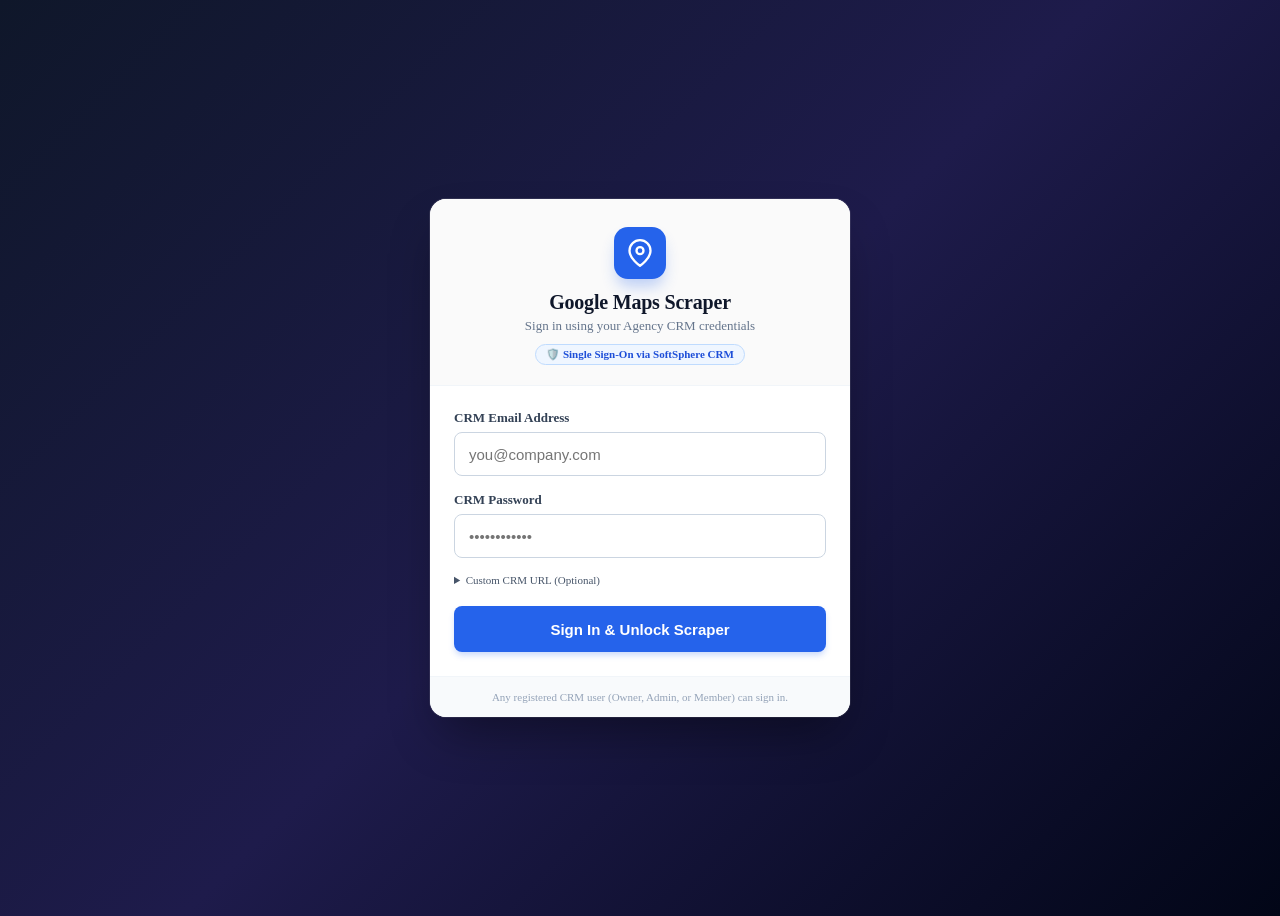
==== gmaps-src/web/static/templates/login.html @ 1b00d5c7 "feat(auth): protect scraper routes with CRM login authentication, mobile responsive login page, and " ====
<!DOCTYPE html>
<html lang="en">
<head>
    <meta charset="UTF-8">
    <meta name="viewport" content="width=device-width, initial-scale=1.0, maximum-scale=5.0">
    <title>Sign In - Google Maps Scraper</title>
    <link rel="stylesheet" href="/static/css/main.css">
    <style>
        body {
            min-height: 100vh;
            min-height: 100dvh;
            display: flex;
            align-items: center;
            justify-content: center;
            background: linear-gradient(135deg, #0f172a 0%, #1e1b4b 50%, #020617 100%);
            padding: 16px;
            box-sizing: border-box;
            color: #0f172a;
        }

        .login-card {
            width: 100%;
            max-width: 420px;
            background: #ffffff;
            border-radius: 16px;
            box-shadow: 0 25px 50px -12px rgba(0, 0, 0, 0.4), 0 0 0 1px rgba(255, 255, 255, 0.1);
            overflow: hidden;
            display: flex;
            flex-direction: column;
        }

        .login-header {
            padding: 28px 24px 20px;
            text-align: center;
            border-bottom: 1px solid #f1f5f9;
            background: #fafafa;
        }

        .login-logo {
            width: 52px;
            height: 52px;
            margin: 0 auto 12px;
            background: #2563eb;
            color: #ffffff;
            border-radius: 14px;
            display: flex;
            align-items: center;
            justify-content: center;
            box-shadow: 0 10px 15px -3px rgba(37, 99, 235, 0.3);
        }

        .login-header h1 {
            font-size: 1.25rem;
            font-weight: 700;
            color: #0f172a;
            margin: 0 0 4px;
            letter-spacing: -0.01em;
        }

        .login-header p {
            font-size: 0.8125rem;
            color: #64748b;
            margin: 0;
        }

        .badge-crm {
            display: inline-flex;
            align-items: center;
            gap: 5px;
            margin-top: 10px;
            padding: 3px 10px;
            border-radius: 9999px;
            font-size: 11px;
            font-weight: 600;
            background: #eff6ff;
            color: #1d4ed8;
            border: 1px solid #bfdbfe;
        }

        .login-body {
            padding: 24px;
        }

        .login-error {
            display: none;
            background-color: #fef2f2;
            border: 1px solid #fecaca;
            color: #991b1b;
            padding: 10px 12px;
            border-radius: 8px;
            font-size: 0.8125rem;
            margin-bottom: 16px;
            line-height: 1.4;
        }

        .login-form-group {
            margin-bottom: 16px;
        }

        .login-form-group label {
            display: block;
            margin-bottom: 6px;
            font-size: 0.8125rem;
            font-weight: 600;
            color: #334155;
        }

        .login-input {
            width: 100%;
            height: 44px;
            padding: 10px 14px;
            font-size: 15px;
            border: 1.5px solid #cbd5e1;
            border-radius: 8px;
            outline: none;
            box-sizing: border-box;
            background: #ffffff;
            color: #0f172a;
            transition: all 0.2s;
        }

        .login-input:focus {
            border-color: #2563eb;
            box-shadow: 0 0 0 3px rgba(37, 99, 235, 0.15);
        }

        .login-btn {
            width: 100%;
            height: 46px;
            min-height: 46px;
            background: #2563eb;
            color: #ffffff;
            border: none;
            border-radius: 8px;
            font-size: 0.9375rem;
            font-weight: 600;
            cursor: pointer;
            transition: background 0.15s, transform 0.05s;
            display: flex;
            align-items: center;
            justify-content: center;
            gap: 8px;
            box-shadow: 0 4px 6px -1px rgba(37, 99, 235, 0.25);
            touch-action: manipulation;
        }

        .login-btn:hover {
            background: #1d4ed8;
        }

        .login-btn:active {
            transform: translateY(1px);
        }

        .login-btn:disabled {
            opacity: 0.65;
            cursor: not-allowed;
        }

        .advanced-toggle {
            margin-top: 14px;
            font-size: 11px;
            color: #64748b;
        }

        .advanced-toggle summary {
            cursor: pointer;
            user-select: none;
            font-weight: 500;
            color: #475569;
        }

        .advanced-toggle summary:hover {
            color: #2563eb;
        }

        .login-footer {
            padding: 14px 24px;
            background: #f8fafc;
            border-top: 1px solid #f1f5f9;
            text-align: center;
            font-size: 11px;
            color: #94a3b8;
        }

        .btn-spinner {
            display: none;
            width: 18px;
            height: 18px;
            border: 2px solid rgba(255, 255, 255, 0.3);
            border-top-color: #ffffff;
            border-radius: 50%;
            animation: spin 0.7s linear infinite;
        }

        @keyframes spin {
            to { transform: rotate(360deg); }
        }

        @media (max-width: 480px) {
            .login-card {
                border-radius: 12px;
            }
            .login-header {
                padding: 22px 18px 16px;
            }
            .login-body {
                padding: 18px;
            }
            .login-input {
                font-size: 16px !important; /* Prevents iOS auto-zoom */
                height: 46px;
            }
            .login-btn {
                height: 48px;
                font-size: 1rem;
            }
        }
    </style>
</head>
<body>
    <div class="login-card">
        <div class="login-header">
            <div class="login-logo">
                <svg viewBox="0 0 24 24" width="28" height="28" fill="none" stroke="currentColor" stroke-width="2" stroke-linecap="round" stroke-linejoin="round">
                    <path d="M21 10c0 7-9 13-9 13s-9-6-9-13a9 9 0 0 1 18 0z"></path>
                    <circle cx="12" cy="10" r="3"></circle>
                </svg>
            </div>
            <h1>Google Maps Scraper</h1>
            <p>Sign in using your Agency CRM credentials</p>
            <div class="badge-crm">
                <span>🛡️ Single Sign-On via SoftSphere CRM</span>
            </div>
        </div>

        <div class="login-body">
            <div id="login-error-msg" class="login-error"></div>

            <form id="login-form" onsubmit="handleScraperLogin(event)">
                <div class="login-form-group">
                    <label for="email">CRM Email Address</label>
                    <input 
                        type="email" 
                        id="email" 
                        name="email" 
                        required 
                        autocomplete="email" 
                        placeholder="you@company.com" 
                        class="login-input"
                    >
                </div>

                <div class="login-form-group">
                    <label for="password">CRM Password</label>
                    <input 
                        type="password" 
                        id="password" 
                        name="password" 
                        required 
                        autocomplete="current-password" 
                        placeholder="••••••••••••" 
                        class="login-input"
                    >
                </div>

                <details class="advanced-toggle">
                    <summary>Custom CRM URL (Optional)</summary>
                    <div style="margin-top: 8px;">
                        <input 
                            type="url" 
                            id="crm_url_input" 
                            name="crm_url_input" 
                            placeholder="https://softsphere-agency-crm.vercel.app" 
                            value="{{.DefaultCrmUrl}}" 
                            class="login-input"
                            style="font-size: 12px; height: 38px;"
                        >
                        <span style="display:block; margin-top:4px; font-size:10px; color:#94a3b8;">
                            Leave default to connect to your live Vercel CRM.
                        </span>
                    </div>
                </details>

                <div style="margin-top: 20px;">
                    <button type="submit" id="submit-btn" class="login-btn">
                        <span id="btn-text">Sign In & Unlock Scraper</span>
                        <div id="btn-spinner" class="btn-spinner"></div>
                    </button>
                </div>
            </form>
        </div>

        <div class="login-footer">
            Any registered CRM user (Owner, Admin, or Member) can sign in.
        </div>
    </div>

    <script>
    async function handleScraperLogin(e) {
        e.preventDefault();
        const errorBox = document.getElementById('login-error-msg');
        const submitBtn = document.getElementById('submit-btn');
        const btnText = document.getElementById('btn-text');
        const btnSpinner = document.getElementById('btn-spinner');

        errorBox.style.display = 'none';
        errorBox.textContent = '';
        submitBtn.disabled = true;
        btnText.textContent = 'Verifying credentials...';
        btnSpinner.style.display = 'inline-block';

        const email = document.getElementById('email').value.trim();
        const password = document.getElementById('password').value;
        const customCrmUrl = document.getElementById('crm_url_input').value.trim();

        try {
            const res = await fetch('/login', {
                method: 'POST',
                headers: { 'Content-Type': 'application/json' },
                body: JSON.stringify({ email, password, crmUrl: customCrmUrl })
            });

            const data = await res.json();

            if (!res.ok || !data.success) {
                throw new Error(data.error || 'Invalid credentials or connection error.');
            }

            // Auto-configure CRM integration into browser localStorage so leads sync seamlessly
            if (data.crmUrl) {
                localStorage.setItem('crm_url', data.crmUrl);
            }
            if (data.companySlug) {
                localStorage.setItem('crm_slug', data.companySlug);
            }
            if (data.scraperApiKey) {
                localStorage.setItem('crm_api_key', data.scraperApiKey);
            }
            localStorage.setItem('crm_auto_sync', 'true');
            if (data.user) {
                localStorage.setItem('crm_user_name', data.user.name || data.user.email);
                localStorage.setItem('crm_user_email', data.user.email);
                localStorage.setItem('crm_user_role', data.user.role || '');
            }

            // Redirect to dashboard
            window.location.href = '/';
        } catch (err) {
            errorBox.textContent = err.message || 'Login failed. Please check your credentials and try again.';
            errorBox.style.display = 'block';
            submitBtn.disabled = false;
            btnText.textContent = 'Sign In & Unlock Scraper';
            btnSpinner.style.display = 'none';
        }
    }
    </script>
</body>
</html>
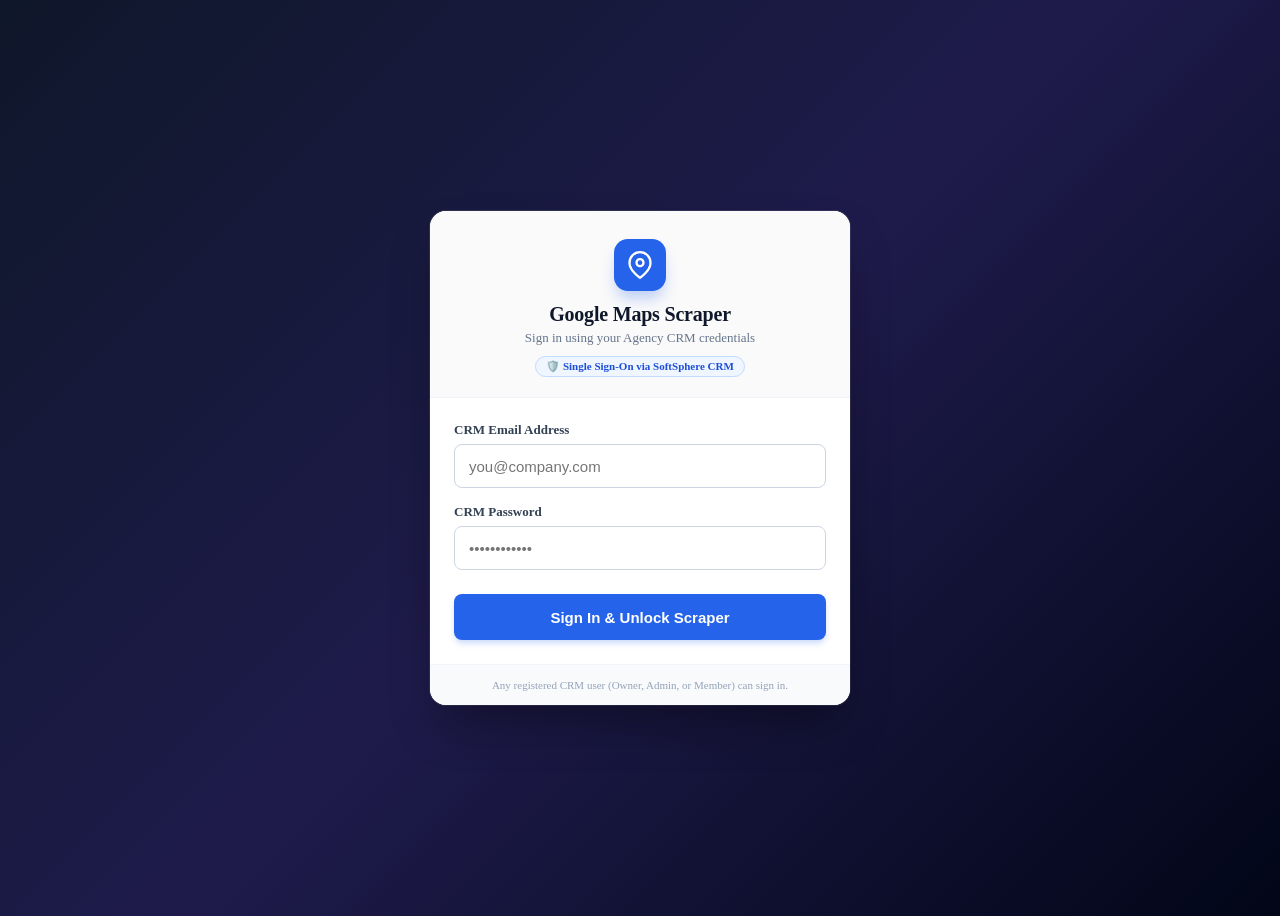
==== commit 1a2ed22e: "refactor(auth): remove optional crm url input from login page to enforce fixed production crm endpoi" ====
--- a/gmaps-src/web/static/templates/login.html
+++ b/gmaps-src/web/static/templates/login.html
@@ -157,23 +157,6 @@
             cursor: not-allowed;
         }
 
-        .advanced-toggle {
-            margin-top: 14px;
-            font-size: 11px;
-            color: #64748b;
-        }
-
-        .advanced-toggle summary {
-            cursor: pointer;
-            user-select: none;
-            font-weight: 500;
-            color: #475569;
-        }
-
-        .advanced-toggle summary:hover {
-            color: #2563eb;
-        }
-
         .login-footer {
             padding: 14px 24px;
             background: #f8fafc;
@@ -264,25 +247,7 @@
                     >
                 </div>
 
-                <details class="advanced-toggle">
-                    <summary>Custom CRM URL (Optional)</summary>
-                    <div style="margin-top: 8px;">
-                        <input 
-                            type="url" 
-                            id="crm_url_input" 
-                            name="crm_url_input" 
-                            placeholder="https://softsphere-agency-crm.vercel.app" 
-                            value="{{.DefaultCrmUrl}}" 
-                            class="login-input"
-                            style="font-size: 12px; height: 38px;"
-                        >
-                        <span style="display:block; margin-top:4px; font-size:10px; color:#94a3b8;">
-                            Leave default to connect to your live Vercel CRM.
-                        </span>
-                    </div>
-                </details>
-
-                <div style="margin-top: 20px;">
+                <div style="margin-top: 24px;">
                     <button type="submit" id="submit-btn" class="login-btn">
                         <span id="btn-text">Sign In & Unlock Scraper</span>
                         <div id="btn-spinner" class="btn-spinner"></div>
@@ -312,13 +277,12 @@
 
         const email = document.getElementById('email').value.trim();
         const password = document.getElementById('password').value;
-        const customCrmUrl = document.getElementById('crm_url_input').value.trim();
 
         try {
             const res = await fetch('/login', {
                 method: 'POST',
                 headers: { 'Content-Type': 'application/json' },
-                body: JSON.stringify({ email, password, crmUrl: customCrmUrl })
+                body: JSON.stringify({ email, password })
             });
 
             const data = await res.json();
